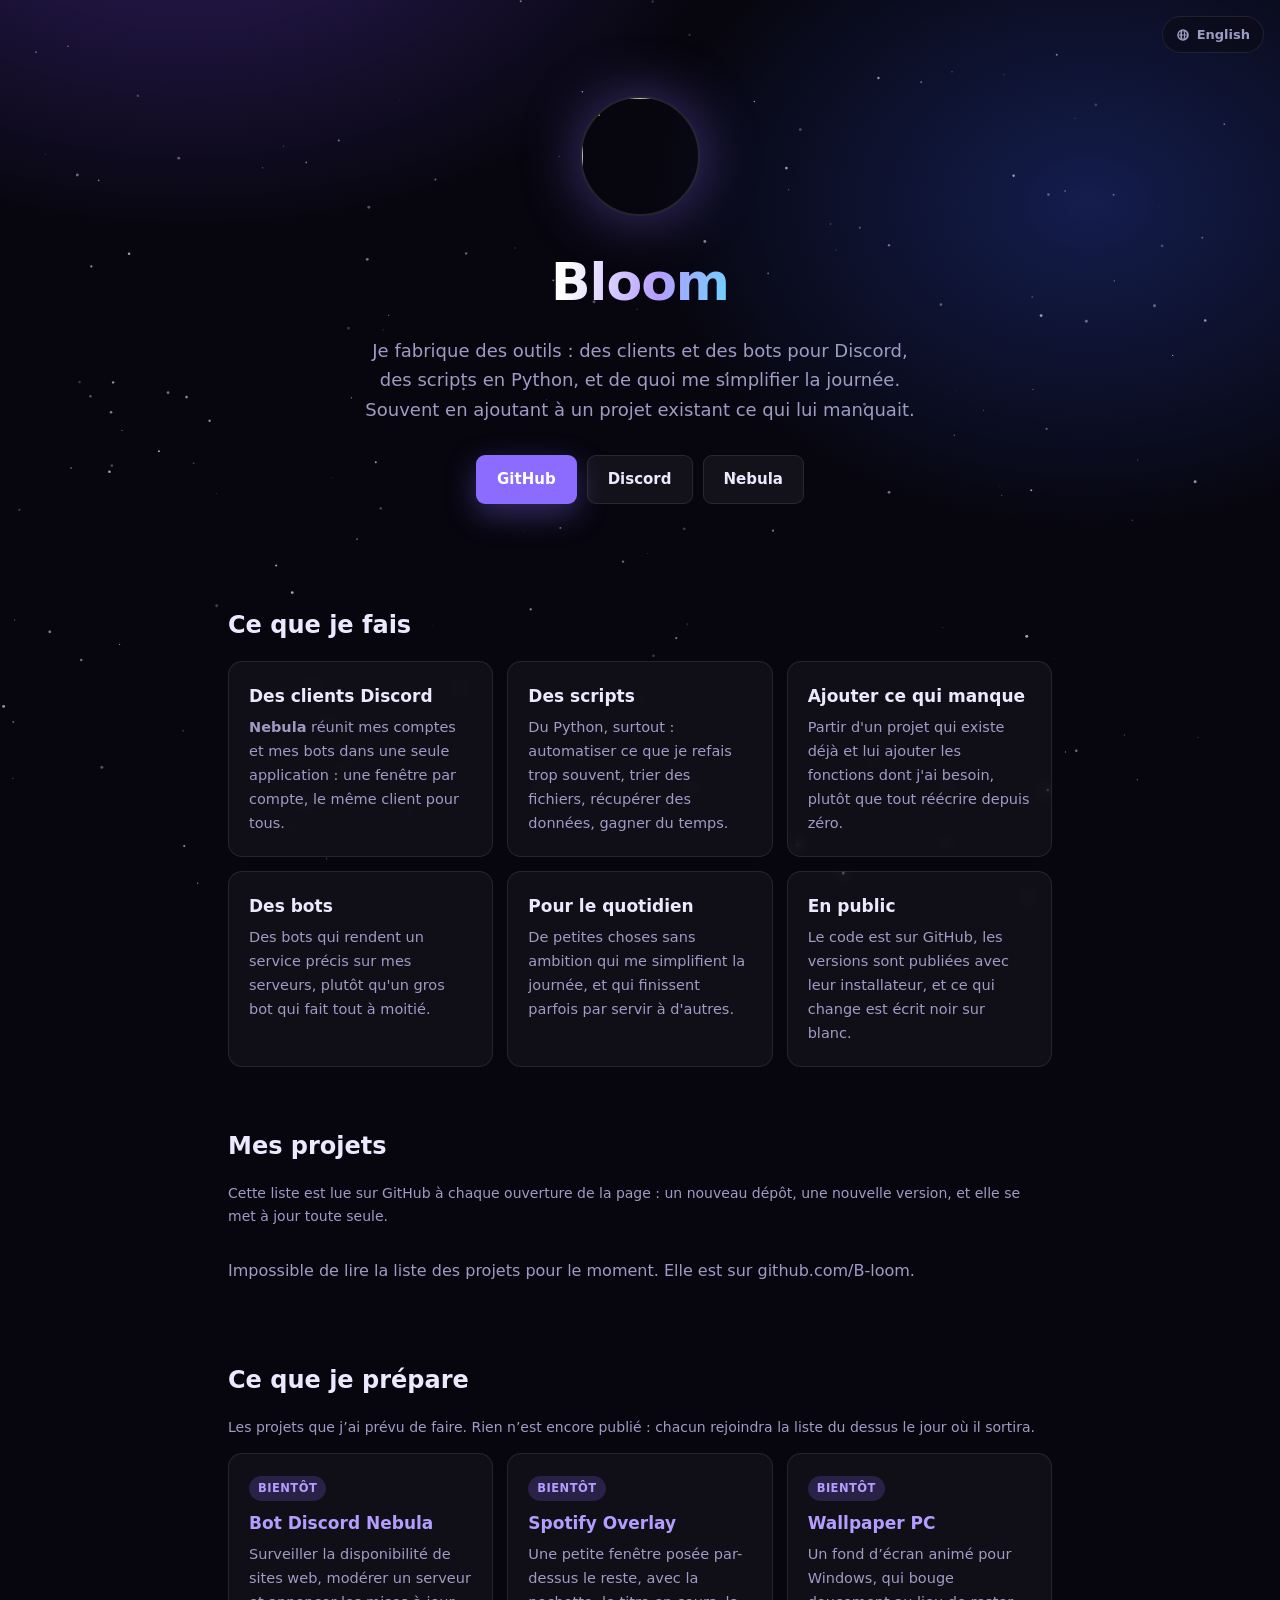
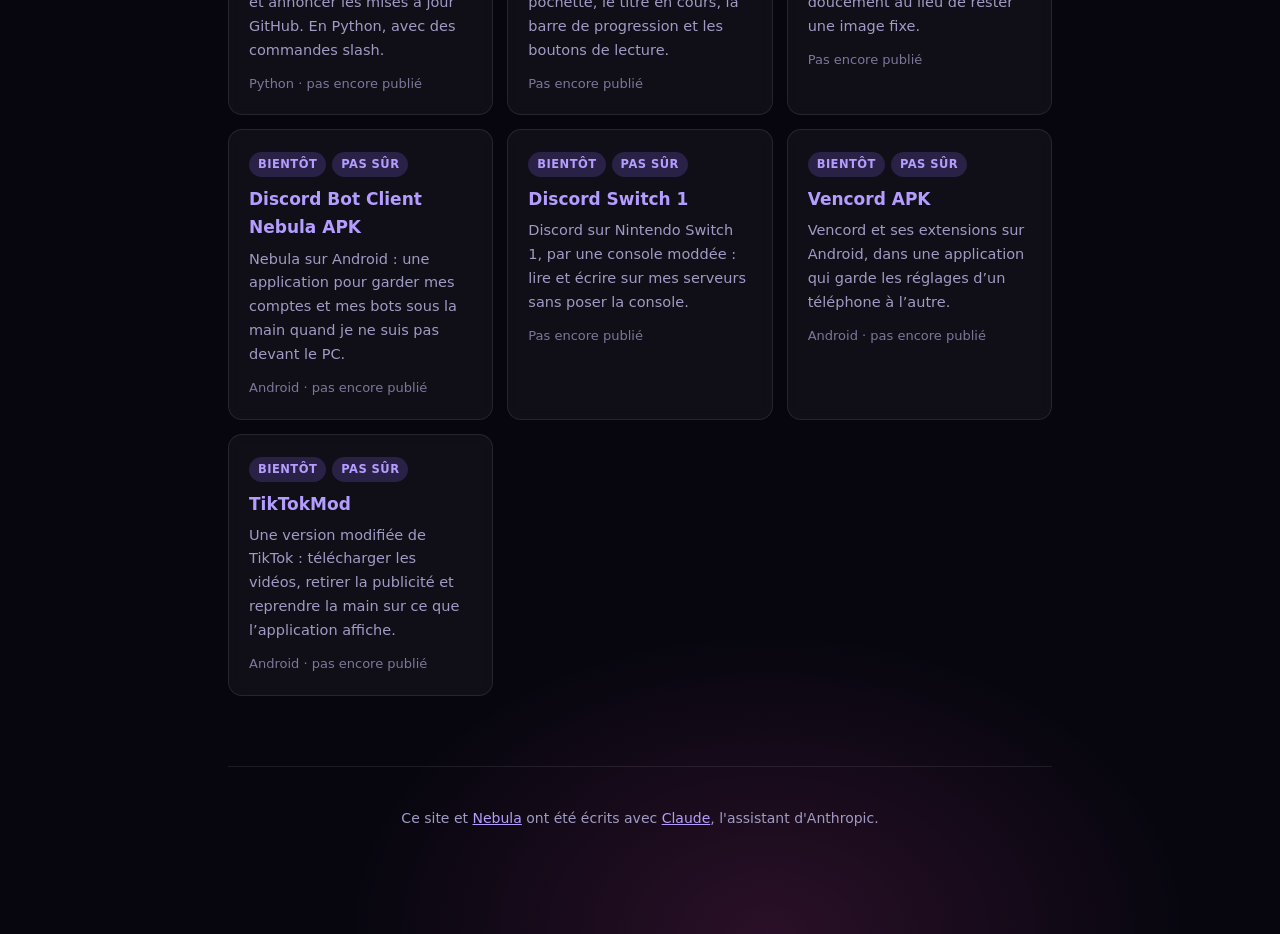
==== fr/index.html @ 70293ec8 "Le site en deux langues, l'anglais par défaut L'anglais est à la racine, parce que c'est ce que lira" ====
<!doctype html>
<html lang="fr">
<head>
<meta charset="utf-8">
<meta name="viewport" content="width=device-width, initial-scale=1">
<title>Bloom</title>
<meta name="description" content="Je fabrique des outils : des clients et des bots pour Discord, des scripts en Python, et de quoi me simplifier la journée.">
<link rel="stylesheet" href="../style.css?v=9">
<link rel="alternate" hreflang="en" href="../">
<link rel="alternate" hreflang="fr" href="./">
<meta property="og:title" content="Bloom">
<meta property="og:description" content="Des outils pour Discord, des scripts en Python, et de quoi me simplifier la journée.">
</head>
<body>

<canvas id="stars" aria-hidden="true"></canvas>

<a class="lang" href="../" hreflang="en" lang="en">English</a>

<main>

    <header class="hero">
        <img class="avatar" src="https://github.com/B-loom.png?size=240" alt="" width="120" height="120">
        <h1>Bloom</h1>
        <p class="tagline">
            Je fabrique des outils&nbsp;: des clients et des bots pour Discord, des scripts
            en Python, et de quoi me simplifier la journée. Souvent en ajoutant à un projet
            existant ce qui lui manquait.
        </p>
        <div class="links">
            <a class="btn btn-main" href="https://github.com/B-loom">GitHub</a>
            <a class="btn" href="https://discord.gg/TNTYSmy4mX">Discord</a>
            <a class="btn" href="https://b-loom.github.io/discord-bot-client-Nebula/fr/">Nebula</a>
        </div>
    </header>

    <section>
        <h2>Ce que je fais</h2>
        <div class="grid">
            <article class="card">
                <h3>Des clients Discord</h3>
                <p>
                    <strong>Nebula</strong> réunit mes comptes et mes bots dans une seule
                    application : une fenêtre par compte, le même client pour tous.
                </p>
            </article>
            <article class="card">
                <h3>Des scripts</h3>
                <p>
                    Du Python, surtout : automatiser ce que je refais trop souvent, trier
                    des fichiers, récupérer des données, gagner du temps.
                </p>
            </article>
            <article class="card">
                <h3>Ajouter ce qui manque</h3>
                <p>
                    Partir d'un projet qui existe déjà et lui ajouter les fonctions dont
                    j'ai besoin, plutôt que tout réécrire depuis zéro.
                </p>
            </article>
            <article class="card">
                <h3>Des bots</h3>
                <p>
                    Des bots qui rendent un service précis sur mes serveurs, plutôt qu'un
                    gros bot qui fait tout à moitié.
                </p>
            </article>
            <article class="card">
                <h3>Pour le quotidien</h3>
                <p>
                    De petites choses sans ambition qui me simplifient la journée, et qui
                    finissent parfois par servir à d'autres.
                </p>
            </article>
            <article class="card">
                <h3>En public</h3>
                <p>
                    Le code est sur GitHub, les versions sont publiées avec leur
                    installateur, et ce qui change est écrit noir sur blanc.
                </p>
            </article>
        </div>
    </section>

    <section>
        <h2>Mes projets</h2>
        <p class="muted small">
            Cette liste est lue sur GitHub à chaque ouverture de la page : un nouveau dépôt,
            une nouvelle version, et elle se met à jour toute seule.
        </p>
        <div id="repos" class="grid">
            <p class="muted">Chargement…</p>
        </div>
    </section>

    <section>
        <h2>Ce que je prépare</h2>
        <p class="muted small">
            Les projets que j’ai prévu de faire. Rien n’est encore publié : chacun
            rejoindra la liste du dessus le jour où il sortira.
        </p>
        <div class="grid">
            <article class="card soon">
                <span class="tag">Bientôt</span>
                <h3>Bot Discord Nebula</h3>
                <p>
                    Surveiller la disponibilité de sites web, modérer un serveur et
                    annoncer les mises à jour GitHub. En Python, avec des commandes slash.
                </p>
                <p class="meta">Python · pas encore publié</p>
            </article>
            <article class="card soon">
                <span class="tag">Bientôt</span>
                <h3>Spotify Overlay</h3>
                <p>
                    Une petite fenêtre posée par-dessus le reste, avec la pochette, le
                    titre en cours, la barre de progression et les boutons de lecture.
                </p>
                <p class="meta">Pas encore publié</p>
            </article>
            <article class="card soon">
                <span class="tag">Bientôt</span>
                <h3>Wallpaper PC</h3>
                <p>
                    Un fond d’écran animé pour Windows, qui bouge doucement au lieu de
                    rester une image fixe.
                </p>
                <p class="meta">Pas encore publié</p>
            </article>
            <article class="card soon">
                <span class="tag">Bientôt</span><span class="tag tag-maybe">Pas sûr</span>
                <h3>Discord Bot Client Nebula APK</h3>
                <p>
                    Nebula sur Android : une application pour garder mes comptes et mes bots
                    sous la main quand je ne suis pas devant le PC.
                </p>
                <p class="meta">Android · pas encore publié</p>
            </article>
            <article class="card soon">
                <span class="tag">Bientôt</span><span class="tag tag-maybe">Pas sûr</span>
                <h3>Discord Switch 1</h3>
                <p>
                    Discord sur Nintendo Switch 1, par une console moddée : lire et écrire
                    sur mes serveurs sans poser la console.
                </p>
                <p class="meta">Pas encore publié</p>
            </article>
            <article class="card soon">
                <span class="tag">Bientôt</span><span class="tag tag-maybe">Pas sûr</span>
                <h3>Vencord APK</h3>
                <p>
                    Vencord et ses extensions sur Android, dans une application qui garde
                    les réglages d’un téléphone à l’autre.
                </p>
                <p class="meta">Android · pas encore publié</p>
            </article>
            <article class="card soon">
                <span class="tag">Bientôt</span><span class="tag tag-maybe">Pas sûr</span>
                <h3>TikTokMod</h3>
                <p>
                    Une version modifiée de TikTok : télécharger les vidéos, retirer la
                    publicité et reprendre la main sur ce que l’application affiche.
                </p>
                <p class="meta">Android · pas encore publié</p>
            </article>
        </div>
    </section>

    <footer>
        <p class="muted small">
            Ce site et <a href="https://github.com/B-loom/discord-bot-client-Nebula">Nebula</a>
            ont été écrits avec <a href="https://claude.ai">Claude</a>, l'assistant d'Anthropic.
        </p>
    </footer>

</main>

<script src="../stars.js?v=9"></script>
<script src="../projets.js?v=9"></script>

</body>
</html>
---- style.css ----
:root {
    --bg: #07060f;
    --card: rgb(255 255 255 / 4%);
    --text: #ece9ff;
    --muted: #a09bc4;
    --brand: #8b6cff;
    --brand-soft: #b49dff;
    --line: rgb(255 255 255 / 9%);
}

* { box-sizing: border-box; }

body {
    margin: 0;
    background:
        radial-gradient(900px 600px at 15% -5%, rgb(126 77 255 / 32%) 0%, transparent 60%),
        radial-gradient(800px 600px at 85% 8%, rgb(56 96 255 / 26%) 0%, transparent 55%),
        radial-gradient(700px 500px at 60% 100%, rgb(255 77 190 / 14%) 0%, transparent 60%),
        var(--bg);
    color: var(--text);
    font-family: "Segoe UI", system-ui, -apple-system, sans-serif;
    line-height: 1.65;
}

/* The starfield sits behind the page and never takes a click */
#stars {
    position: fixed;
    z-index: 0;
    inset: 0;
    pointer-events: none;
}

main {
    position: relative;
    z-index: 1;
    max-width: 860px;
    margin: 0 auto;
    padding: 0 18px 90px;
}

a { color: var(--brand-soft); }

.hero {
    display: flex;
    flex-direction: column;
    align-items: center;
    padding: 96px 0 42px;
    text-align: center;
}

.avatar {
    width: 120px;
    height: 120px;
    border: 2px solid rgb(255 255 255 / 12%);
    border-radius: 50%;
    box-shadow: 0 0 60px rgb(139 108 255 / 45%);
}

h1 {
    margin: 24px 0 10px;
    font-size: 52px;
    letter-spacing: -1px;
    background: linear-gradient(100deg, #fff 10%, var(--brand-soft) 60%, #6ad5ff 100%);
    -webkit-background-clip: text;
    background-clip: text;
    color: transparent;
}

.tagline {
    max-width: 560px;
    margin: 0;
    color: var(--muted);
    font-size: 18px;
}

.links {
    display: flex;
    flex-wrap: wrap;
    gap: 10px;
    justify-content: center;
    margin-top: 30px;
}

.btn {
    padding: 11px 20px;
    border: 1px solid var(--line);
    border-radius: 9px;
    background: rgb(255 255 255 / 5%);
    color: var(--text);
    font-size: 15px;
    font-weight: 600;
    text-decoration: none;
    transition: transform 0.12s ease, background 0.12s ease;
}

.btn:hover {
    background: rgb(255 255 255 / 10%);
    transform: translateY(-1px);
}

.btn-main {
    border-color: transparent;
    background: var(--brand);
    color: #fff;
    box-shadow: 0 10px 30px rgb(139 108 255 / 35%);
}

.btn-main:hover { background: var(--brand-soft); }

section { margin-top: 60px; }

h2 {
    margin: 0 0 16px;
    font-size: 24px;
}

.muted { color: var(--muted); }

.small { font-size: 14px; }

.grid {
    display: grid;
    gap: 14px;
    grid-template-columns: repeat(auto-fit, minmax(240px, 1fr));
}

.card {
    padding: 20px;
    border: 1px solid var(--line);
    border-radius: 14px;
    background: var(--card);
    backdrop-filter: blur(6px);
}

.card h3 {
    margin: 0 0 6px;
    font-size: 17px;
}

.card p {
    margin: 0;
    color: var(--muted);
    font-size: 14.5px;
}

/* A project card is a link, so it reacts like one */
a.repo {
    color: inherit;
    text-decoration: none;
    transition: transform 0.12s ease, border-color 0.12s ease;
}

a.repo:hover {
    border-color: rgb(139 108 255 / 55%);
    transform: translateY(-2px);
}

a.repo h3 { color: var(--brand-soft); }

.meta {
    margin-top: 10px !important;
    color: rgb(160 155 196 / 75%) !important;
    font-size: 13px !important;
}

footer {
    margin-top: 70px;
    padding-top: 26px;
    border-top: 1px solid var(--line);
    text-align: center;
}

@media (width <= 620px) {
    .hero { padding-top: 64px; }

    h1 { font-size: 40px; }

    .tagline { font-size: 16.5px; }
}


/* A project's own page */

.back {
    display: inline-block;
    margin-top: 44px;
    color: var(--muted);
    font-size: 14px;
    text-decoration: none;
}

.back:hover { color: var(--brand-soft); }

.project-title {
    margin: 28px 0 10px;
    font-size: 40px;
    letter-spacing: -0.5px;
    background: linear-gradient(100deg, #fff 10%, var(--brand-soft) 70%, #6ad5ff 100%);
    -webkit-background-clip: text;
    background-clip: text;
    color: transparent;
}

.project-lead {
    max-width: 620px;
    margin: 0 0 30px;
    color: var(--muted);
    font-size: 17px;
}

.facts {
    display: grid;
    gap: 12px;
    grid-template-columns: repeat(auto-fit, minmax(170px, 1fr));
}

.fact {
    display: flex;
    flex-direction: column;
    gap: 2px;
    padding: 14px 16px;
    border: 1px solid var(--line);
    border-radius: 12px;
    background: var(--card);
    backdrop-filter: blur(6px);
}

.fact-label {
    color: var(--muted);
    font-size: 12.5px;
    letter-spacing: 0.03em;
    text-transform: uppercase;
}

.fact-value {
    font-size: 16px;
    font-weight: 600;
}

.project-links {
    justify-content: flex-start;
    margin-top: 26px;
}

.project-sub {
    margin: 46px 0 10px;
    font-size: 21px;
}

.notes {
    padding: 22px 26px;
    border: 1px solid var(--line);
    border-radius: 14px;
    background: var(--card);
    color: var(--muted);
    font-size: 15px;
}

.notes h3 {
    margin: 20px 0 6px;
    color: var(--brand-soft);
    font-size: 13px;
    letter-spacing: 0.04em;
    text-transform: uppercase;
}

.notes h3:first-child { margin-top: 0; }

.notes ul {
    margin: 0;
    padding-left: 20px;
}

.notes li { margin-bottom: 6px; }

.notes p { margin: 6px 0; }

/* A project that is not on GitHub yet: written by hand, and said to be unfinished */
.card.soon { position: relative; }

.card.soon h3 { color: var(--brand-soft); }

.tag + .tag { margin-left: 6px; }

/* Celui-la, je suis en train de le faire */
.tag-wip {
    background: rgb(94 214 148 / 16%);
    color: rgb(126 230 173 / 95%);
}

/* Said plainly: these ones may never be made */
.tag-maybe {
    background: rgb(160 155 196 / 14%);
    color: rgb(160 155 196 / 90%);
}

.tag {
    display: inline-block;
    margin-bottom: 8px;
    padding: 3px 9px;
    border-radius: 20px;
    background: rgb(139 108 255 / 20%);
    color: var(--brand-soft);
    font-size: 11.5px;
    font-weight: 700;
    letter-spacing: 0.04em;
    text-transform: uppercase;
}

/* The list read from GitHub follows the hand-written card, without a gap of its own */

/*
 * Le passage d'une langue à l'autre, posé en haut à droite : la page n'a pas de barre de
 * navigation, et c'est là qu'on le cherche. Il porte le nom de l'autre langue écrit dans
 * cette langue — « Français » depuis l'anglais, « English » depuis le français — pour
 * être reconnu sans être lu.
 */
.lang {
    position: fixed;
    top: 16px;
    right: 16px;
    z-index: 10;
    display: inline-flex;
    gap: 7px;
    align-items: center;
    padding: 7px 13px;
    border: 1px solid var(--line, rgb(255 255 255 / 12%));
    border-radius: 20px;
    background: rgb(12 12 24 / 72%);
    backdrop-filter: blur(10px);
    color: var(--muted);
    font-size: 13px;
    font-weight: 600;
    text-decoration: none;
    transition: border-color 0.12s ease, color 0.12s ease;
}

.lang::before {
    /* Un globe, plutôt qu'un drapeau : une langue n'est pas un pays */
    content: "";
    width: 14px;
    height: 14px;
    background: currentcolor;
    mask: url("data:image/svg+xml,%3Csvg xmlns='http://www.w3.org/2000/svg' viewBox='0 0 24 24'%3E%3Cpath d='M12 2a10 10 0 1 0 0 20 10 10 0 0 0 0-20Zm6.9 9h-3a15.6 15.6 0 0 0-1.2-5.4A8 8 0 0 1 18.9 11ZM12 4c.8 1.1 1.6 3.3 1.8 7h-3.6C10.4 7.3 11.2 5.1 12 4ZM4.3 13h3c.1 2 .5 3.9 1.2 5.4A8 8 0 0 1 4.3 13Zm3-2h-3a8 8 0 0 1 4.2-5.4A15.6 15.6 0 0 0 7.3 11ZM12 20c-.8-1.1-1.6-3.3-1.8-7h3.6c-.2 3.7-1 5.9-1.8 7Zm2.7-1.6c.7-1.5 1.1-3.4 1.2-5.4h3a8 8 0 0 1-4.2 5.4Z'/%3E%3C/svg%3E") center / contain no-repeat;
}

.lang:hover {
    border-color: var(--brand-soft);
    color: var(--text);
}

@media (width <= 620px) {
    .lang { top: 10px; right: 10px; padding: 6px 11px; font-size: 12px; }
}
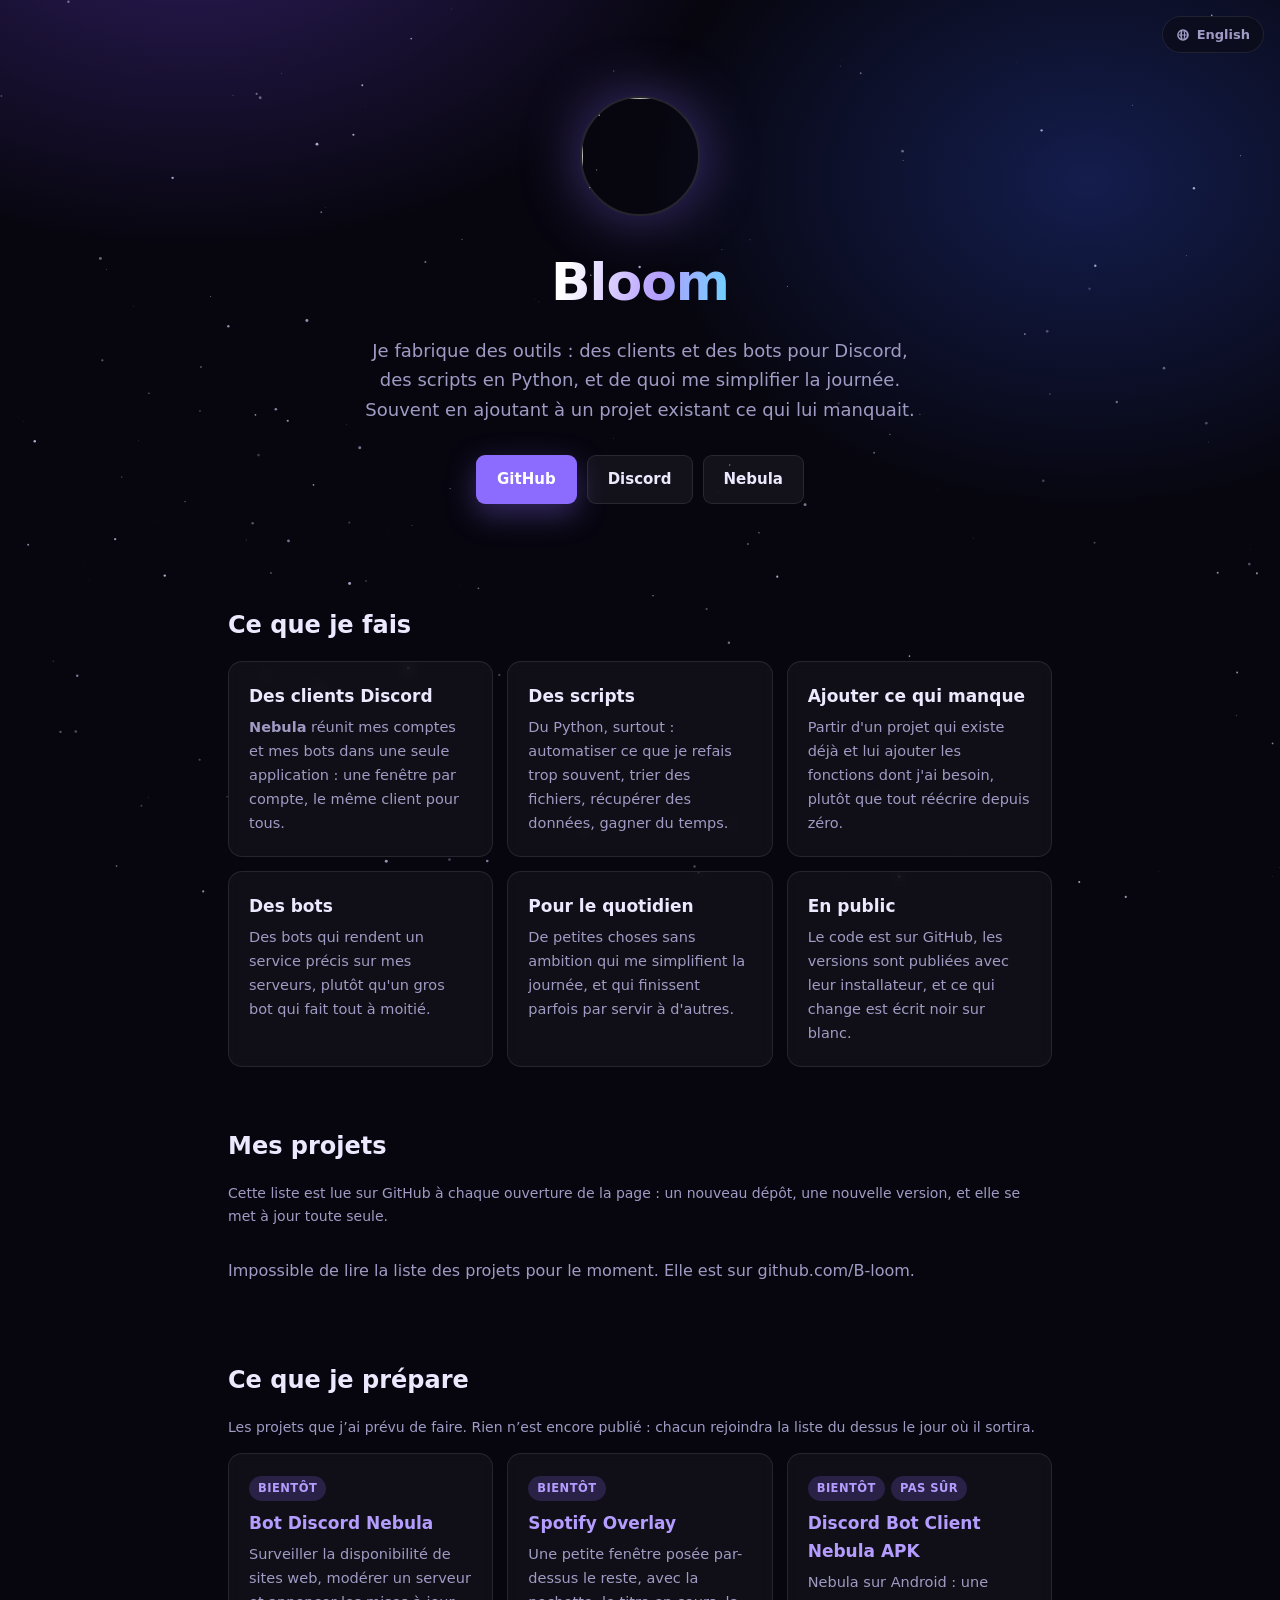
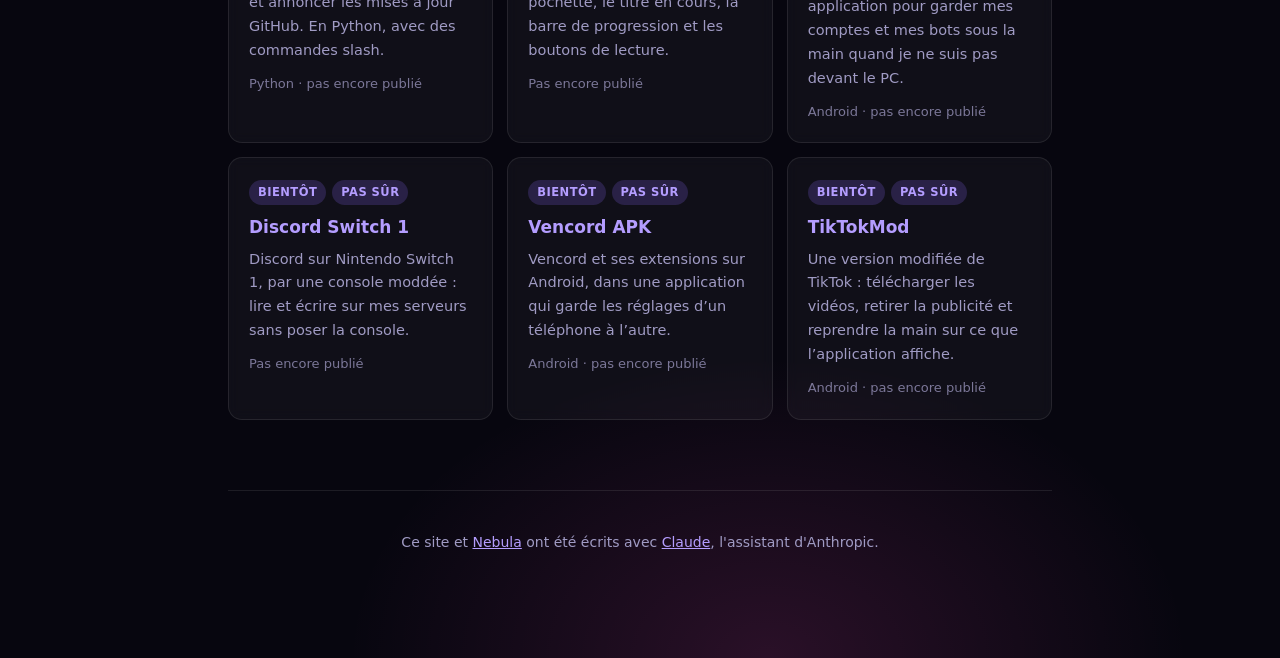
==== commit b22eff70: "Wallpaper PC quitte « ce que je prépare » Il est publié : wallpaper-studio paraît déjà dans la liste" ====
--- a/fr/index.html
+++ b/fr/index.html
@@ -119,15 +119,6 @@
                 <p class="meta">Pas encore publié</p>
             </article>
             <article class="card soon">
-                <span class="tag">Bientôt</span>
-                <h3>Wallpaper PC</h3>
-                <p>
-                    Un fond d’écran animé pour Windows, qui bouge doucement au lieu de
-                    rester une image fixe.
-                </p>
-                <p class="meta">Pas encore publié</p>
-            </article>
-            <article class="card soon">
                 <span class="tag">Bientôt</span><span class="tag tag-maybe">Pas sûr</span>
                 <h3>Discord Bot Client Nebula APK</h3>
                 <p>
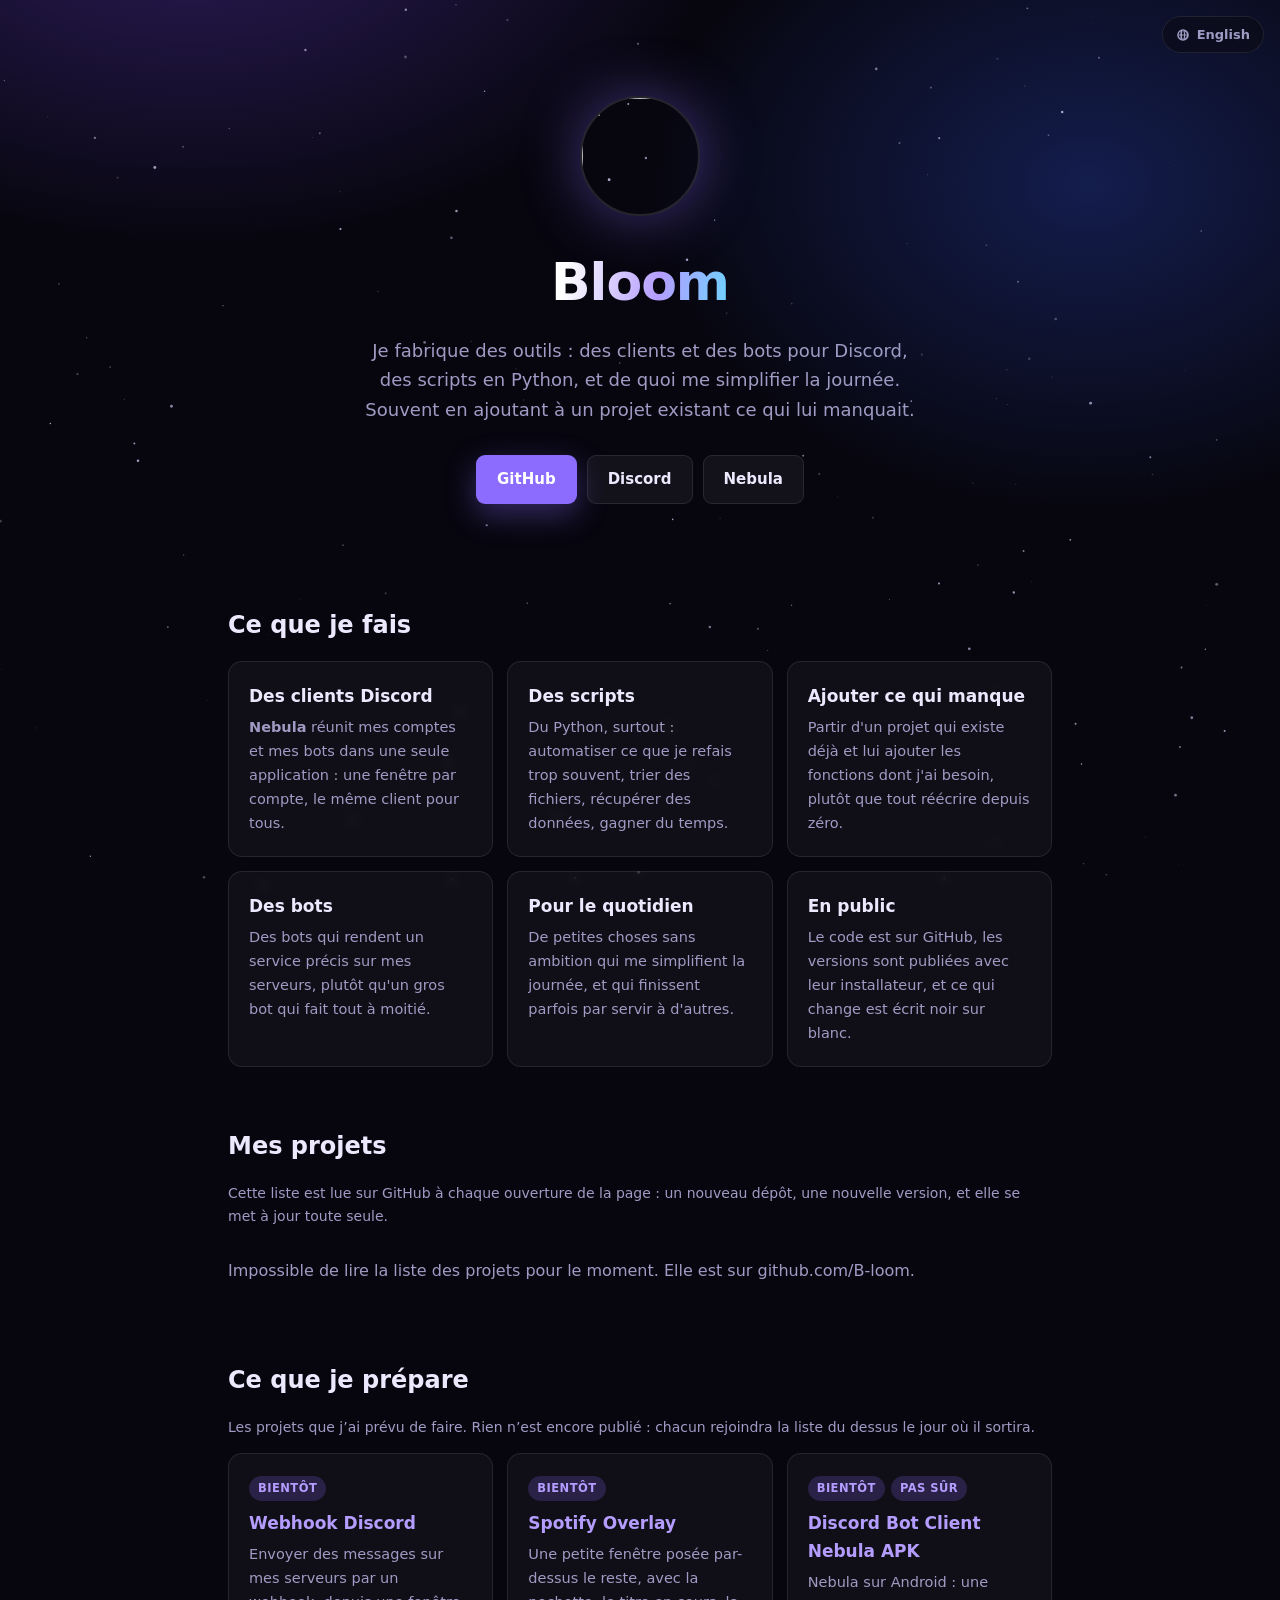
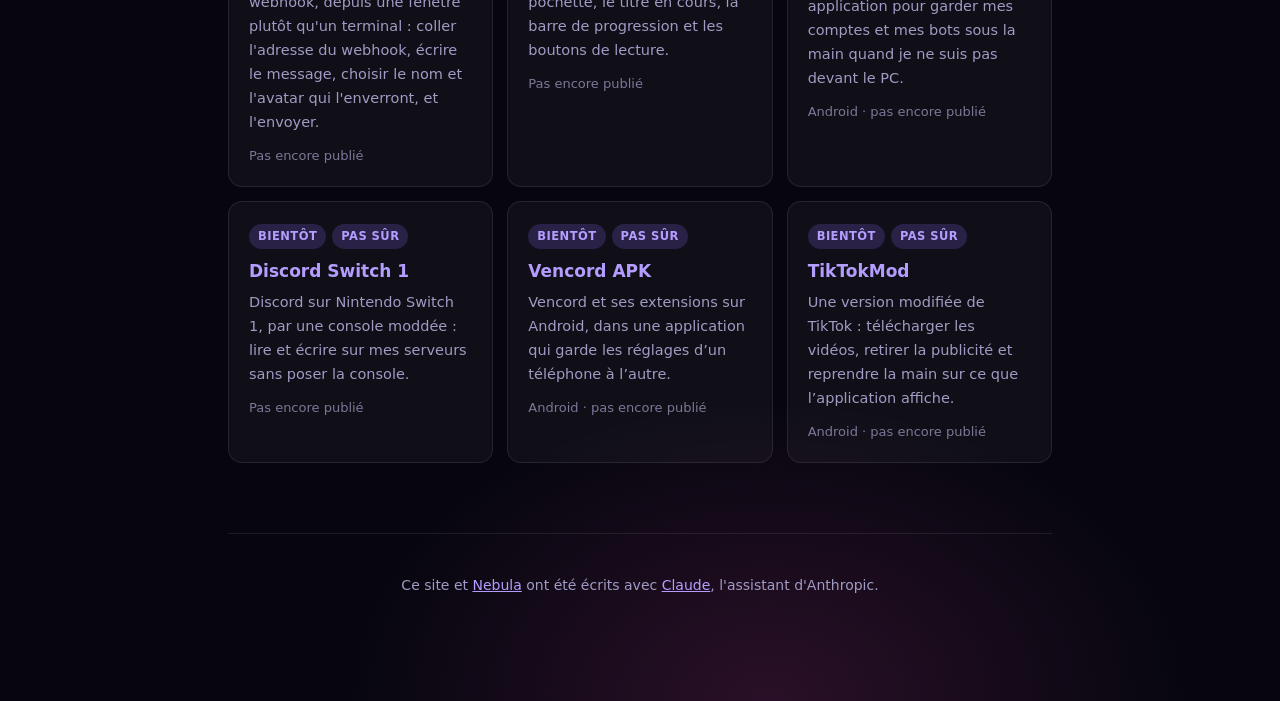
==== commit 8ac985ec: "« Webhook Discord » remplace le bot Nebula dans ce que je prépare Une fenêtre pour envoyer des messa" ====
--- a/fr/index.html
+++ b/fr/index.html
@@ -102,12 +102,13 @@
         <div class="grid">
             <article class="card soon">
                 <span class="tag">Bientôt</span>
-                <h3>Bot Discord Nebula</h3>
+                <h3>Webhook Discord</h3>
                 <p>
-                    Surveiller la disponibilité de sites web, modérer un serveur et
-                    annoncer les mises à jour GitHub. En Python, avec des commandes slash.
+                    Envoyer des messages sur mes serveurs par un webhook, depuis une
+                    fenêtre plutôt qu'un terminal : coller l'adresse du webhook, écrire le
+                    message, choisir le nom et l'avatar qui l'enverront, et l'envoyer.
                 </p>
-                <p class="meta">Python · pas encore publié</p>
+                <p class="meta">Pas encore publié</p>
             </article>
             <article class="card soon">
                 <span class="tag">Bientôt</span>
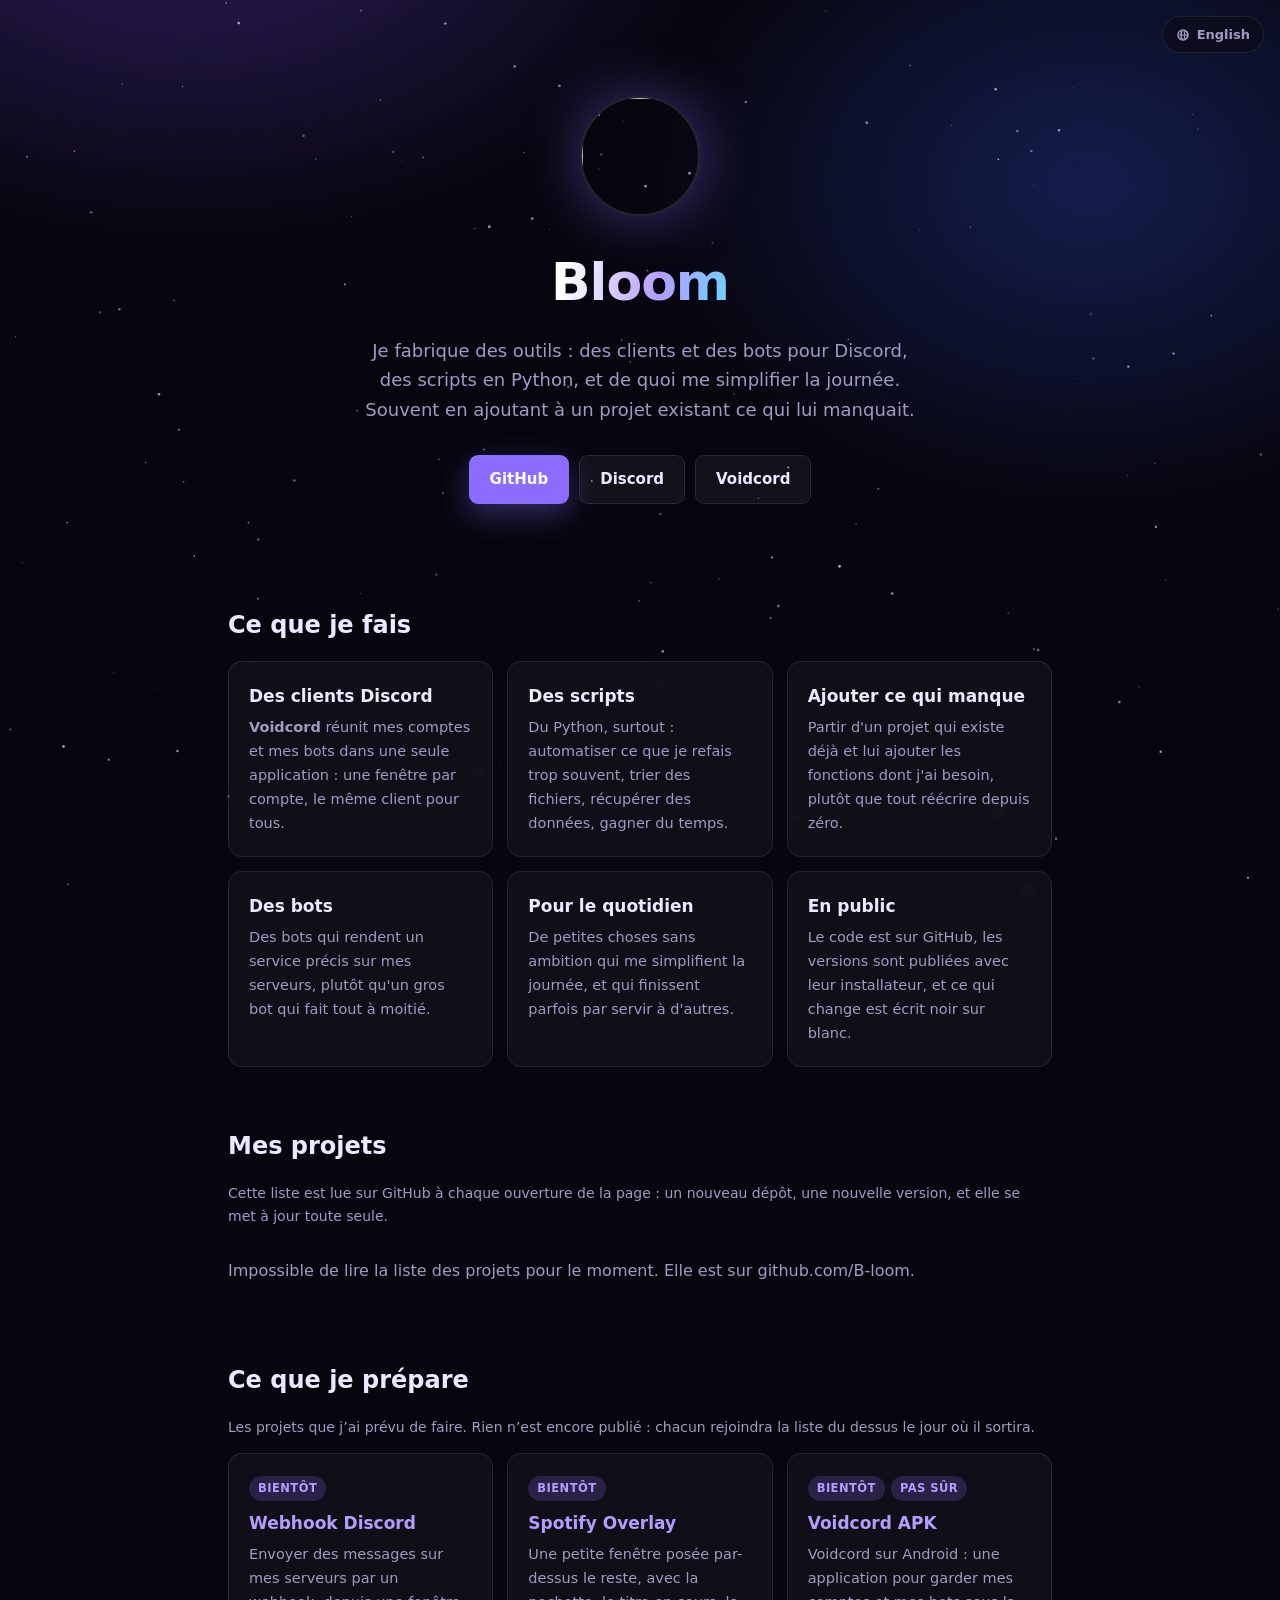
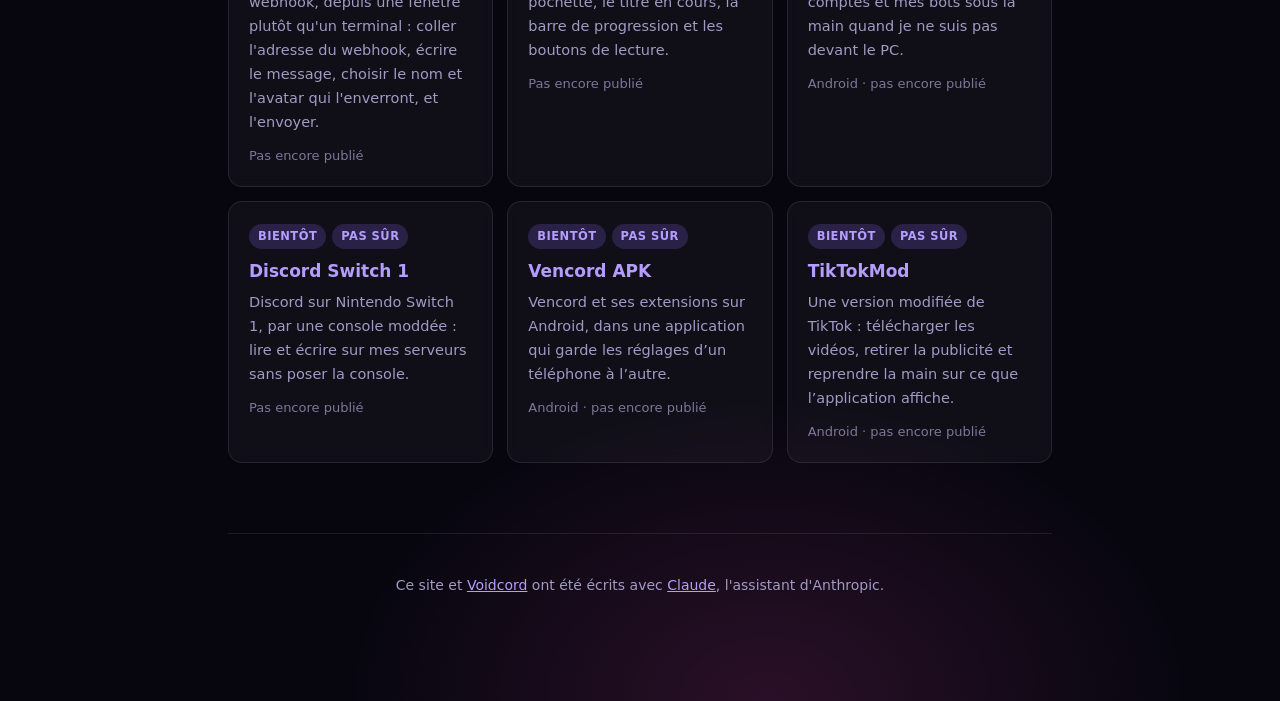
==== commit e6bd5e9e: "Nebula s'appelle Voidcord Le projet a changé de nom, le dépôt et son site aussi : les liens et le te" ====
--- a/fr/index.html
+++ b/fr/index.html
@@ -30,7 +30,7 @@
         <div class="links">
             <a class="btn btn-main" href="https://github.com/B-loom">GitHub</a>
             <a class="btn" href="https://discord.gg/TNTYSmy4mX">Discord</a>
-            <a class="btn" href="https://b-loom.github.io/discord-bot-client-Nebula/fr/">Nebula</a>
+            <a class="btn" href="https://b-loom.github.io/Voidcord/fr/">Voidcord</a>
         </div>
     </header>
 
@@ -40,7 +40,7 @@
             <article class="card">
                 <h3>Des clients Discord</h3>
                 <p>
-                    <strong>Nebula</strong> réunit mes comptes et mes bots dans une seule
+                    <strong>Voidcord</strong> réunit mes comptes et mes bots dans une seule
                     application : une fenêtre par compte, le même client pour tous.
                 </p>
             </article>
@@ -121,9 +121,9 @@
             </article>
             <article class="card soon">
                 <span class="tag">Bientôt</span><span class="tag tag-maybe">Pas sûr</span>
-                <h3>Discord Bot Client Nebula APK</h3>
+                <h3>Voidcord APK</h3>
                 <p>
-                    Nebula sur Android : une application pour garder mes comptes et mes bots
+                    Voidcord sur Android : une application pour garder mes comptes et mes bots
                     sous la main quand je ne suis pas devant le PC.
                 </p>
                 <p class="meta">Android · pas encore publié</p>
@@ -160,7 +160,7 @@
 
     <footer>
         <p class="muted small">
-            Ce site et <a href="https://github.com/B-loom/discord-bot-client-Nebula">Nebula</a>
+            Ce site et <a href="https://github.com/B-loom/Voidcord">Voidcord</a>
             ont été écrits avec <a href="https://claude.ai">Claude</a>, l'assistant d'Anthropic.
         </p>
     </footer>
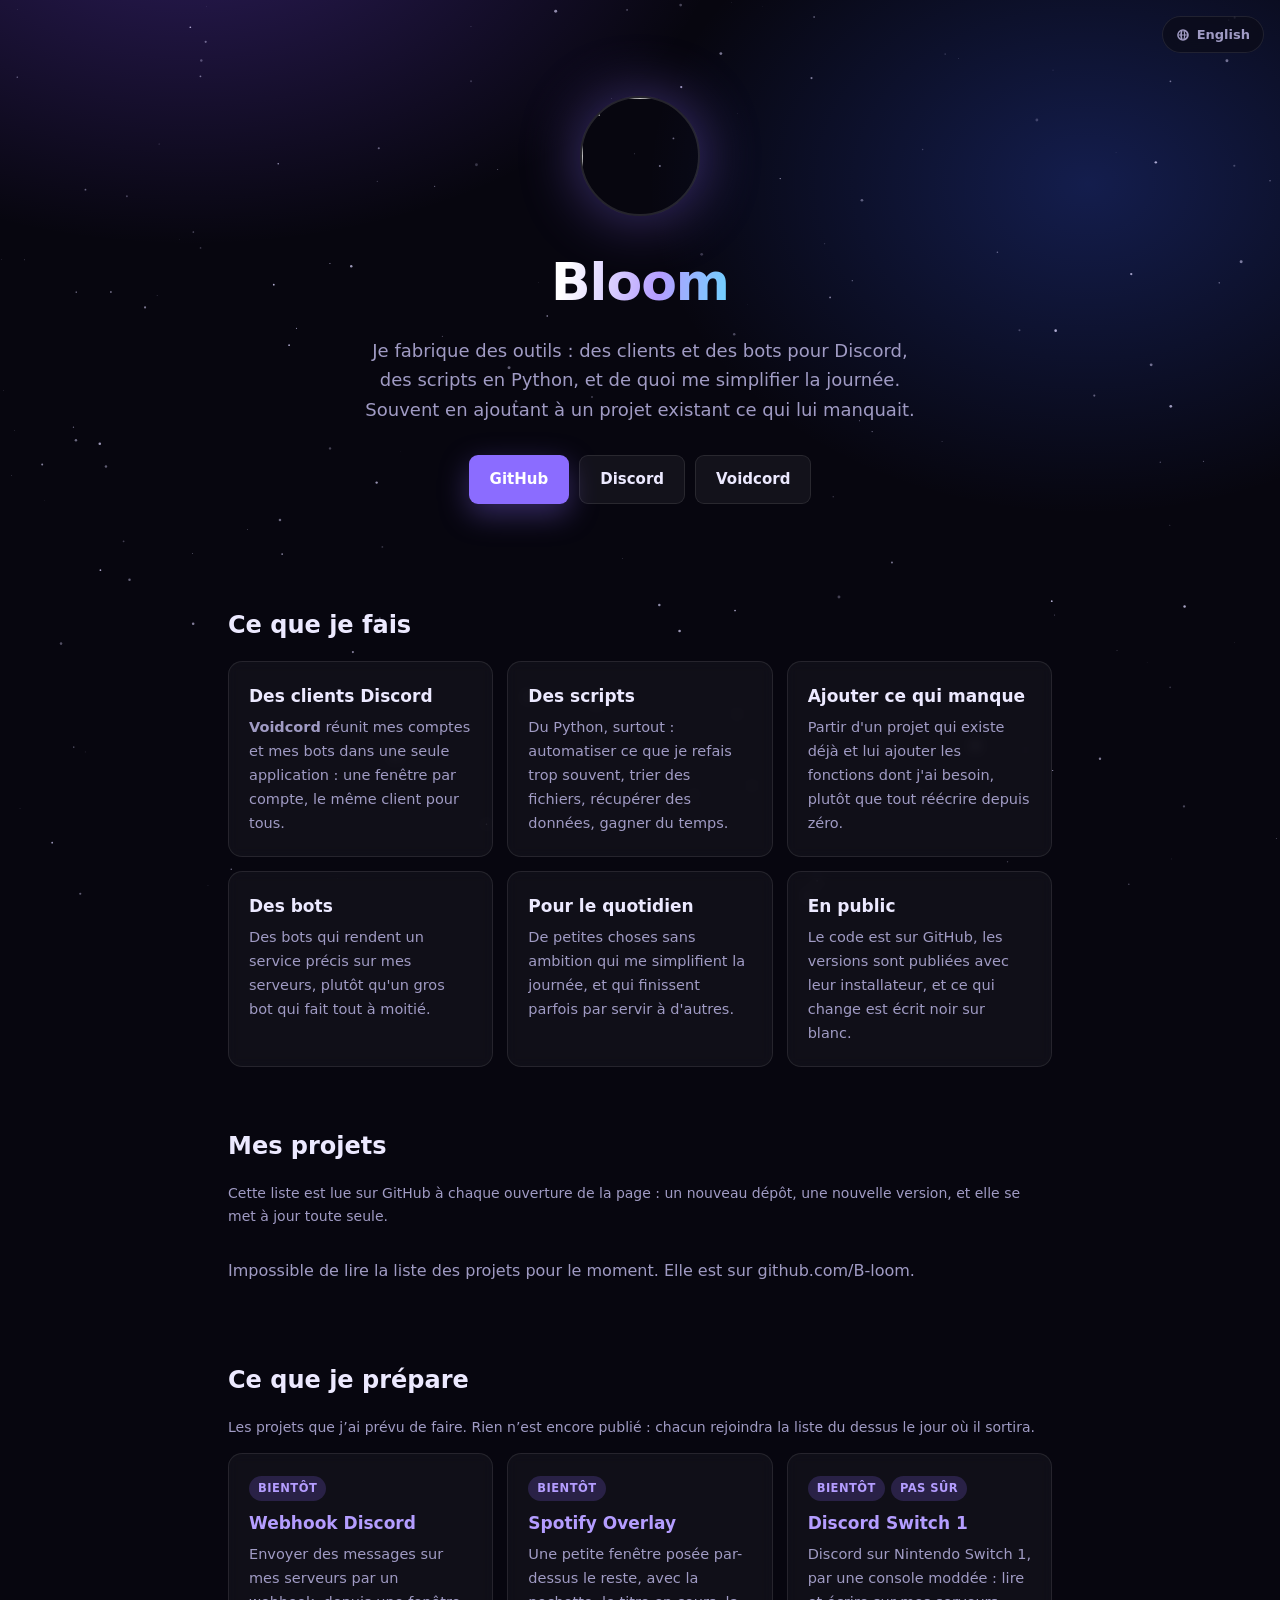
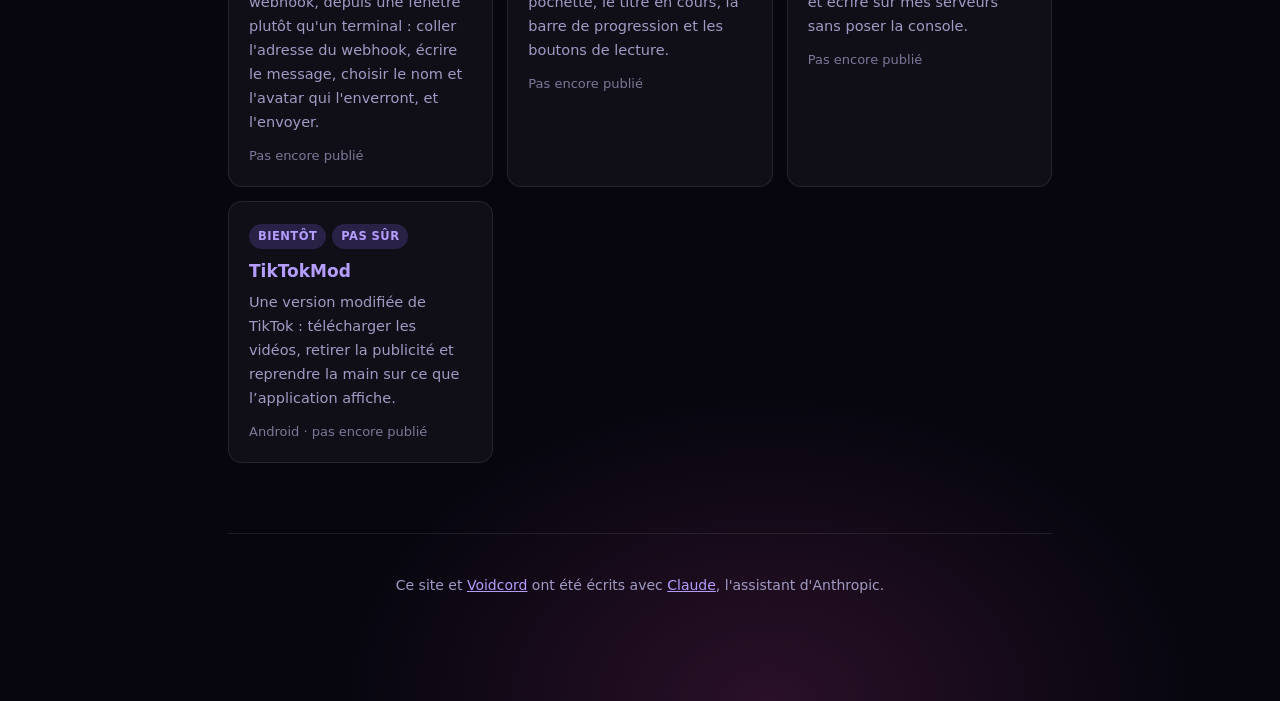
==== commit 014d3892: "Retire les cartes Voidcord APK et Vencord APK Voidcord APK a son dépôt et son site : la carte « bien" ====
--- a/fr/index.html
+++ b/fr/index.html
@@ -1,174 +1,158 @@
-<!doctype html>
-<html lang="fr">
-<head>
-<meta charset="utf-8">
-<meta name="viewport" content="width=device-width, initial-scale=1">
-<title>Bloom</title>
-<meta name="description" content="Je fabrique des outils : des clients et des bots pour Discord, des scripts en Python, et de quoi me simplifier la journée.">
-<link rel="stylesheet" href="../style.css?v=9">
-<link rel="alternate" hreflang="en" href="../">
-<link rel="alternate" hreflang="fr" href="./">
-<meta property="og:title" content="Bloom">
-<meta property="og:description" content="Des outils pour Discord, des scripts en Python, et de quoi me simplifier la journée.">
-</head>
-<body>
-
-<canvas id="stars" aria-hidden="true"></canvas>
-
-<a class="lang" href="../" hreflang="en" lang="en">English</a>
-
-<main>
-
-    <header class="hero">
-        <img class="avatar" src="https://github.com/B-loom.png?size=240" alt="" width="120" height="120">
-        <h1>Bloom</h1>
-        <p class="tagline">
-            Je fabrique des outils&nbsp;: des clients et des bots pour Discord, des scripts
-            en Python, et de quoi me simplifier la journée. Souvent en ajoutant à un projet
-            existant ce qui lui manquait.
-        </p>
-        <div class="links">
-            <a class="btn btn-main" href="https://github.com/B-loom">GitHub</a>
-            <a class="btn" href="https://discord.gg/TNTYSmy4mX">Discord</a>
-            <a class="btn" href="https://b-loom.github.io/Voidcord/fr/">Voidcord</a>
-        </div>
-    </header>
-
-    <section>
-        <h2>Ce que je fais</h2>
-        <div class="grid">
-            <article class="card">
-                <h3>Des clients Discord</h3>
-                <p>
-                    <strong>Voidcord</strong> réunit mes comptes et mes bots dans une seule
-                    application : une fenêtre par compte, le même client pour tous.
-                </p>
-            </article>
-            <article class="card">
-                <h3>Des scripts</h3>
-                <p>
-                    Du Python, surtout : automatiser ce que je refais trop souvent, trier
-                    des fichiers, récupérer des données, gagner du temps.
-                </p>
-            </article>
-            <article class="card">
-                <h3>Ajouter ce qui manque</h3>
-                <p>
-                    Partir d'un projet qui existe déjà et lui ajouter les fonctions dont
-                    j'ai besoin, plutôt que tout réécrire depuis zéro.
-                </p>
-            </article>
-            <article class="card">
-                <h3>Des bots</h3>
-                <p>
-                    Des bots qui rendent un service précis sur mes serveurs, plutôt qu'un
-                    gros bot qui fait tout à moitié.
-                </p>
-            </article>
-            <article class="card">
-                <h3>Pour le quotidien</h3>
-                <p>
-                    De petites choses sans ambition qui me simplifient la journée, et qui
-                    finissent parfois par servir à d'autres.
-                </p>
-            </article>
-            <article class="card">
-                <h3>En public</h3>
-                <p>
-                    Le code est sur GitHub, les versions sont publiées avec leur
-                    installateur, et ce qui change est écrit noir sur blanc.
-                </p>
-            </article>
-        </div>
-    </section>
-
-    <section>
-        <h2>Mes projets</h2>
-        <p class="muted small">
-            Cette liste est lue sur GitHub à chaque ouverture de la page : un nouveau dépôt,
-            une nouvelle version, et elle se met à jour toute seule.
-        </p>
-        <div id="repos" class="grid">
-            <p class="muted">Chargement…</p>
-        </div>
-    </section>
-
-    <section>
-        <h2>Ce que je prépare</h2>
-        <p class="muted small">
-            Les projets que j’ai prévu de faire. Rien n’est encore publié : chacun
-            rejoindra la liste du dessus le jour où il sortira.
-        </p>
-        <div class="grid">
-            <article class="card soon">
-                <span class="tag">Bientôt</span>
-                <h3>Webhook Discord</h3>
-                <p>
-                    Envoyer des messages sur mes serveurs par un webhook, depuis une
-                    fenêtre plutôt qu'un terminal : coller l'adresse du webhook, écrire le
-                    message, choisir le nom et l'avatar qui l'enverront, et l'envoyer.
-                </p>
-                <p class="meta">Pas encore publié</p>
-            </article>
-            <article class="card soon">
-                <span class="tag">Bientôt</span>
-                <h3>Spotify Overlay</h3>
-                <p>
-                    Une petite fenêtre posée par-dessus le reste, avec la pochette, le
-                    titre en cours, la barre de progression et les boutons de lecture.
-                </p>
-                <p class="meta">Pas encore publié</p>
-            </article>
-            <article class="card soon">
-                <span class="tag">Bientôt</span><span class="tag tag-maybe">Pas sûr</span>
-                <h3>Voidcord APK</h3>
-                <p>
-                    Voidcord sur Android : une application pour garder mes comptes et mes bots
-                    sous la main quand je ne suis pas devant le PC.
-                </p>
-                <p class="meta">Android · pas encore publié</p>
-            </article>
-            <article class="card soon">
-                <span class="tag">Bientôt</span><span class="tag tag-maybe">Pas sûr</span>
-                <h3>Discord Switch 1</h3>
-                <p>
-                    Discord sur Nintendo Switch 1, par une console moddée : lire et écrire
-                    sur mes serveurs sans poser la console.
-                </p>
-                <p class="meta">Pas encore publié</p>
-            </article>
-            <article class="card soon">
-                <span class="tag">Bientôt</span><span class="tag tag-maybe">Pas sûr</span>
-                <h3>Vencord APK</h3>
-                <p>
-                    Vencord et ses extensions sur Android, dans une application qui garde
-                    les réglages d’un téléphone à l’autre.
-                </p>
-                <p class="meta">Android · pas encore publié</p>
-            </article>
-            <article class="card soon">
-                <span class="tag">Bientôt</span><span class="tag tag-maybe">Pas sûr</span>
-                <h3>TikTokMod</h3>
-                <p>
-                    Une version modifiée de TikTok : télécharger les vidéos, retirer la
-                    publicité et reprendre la main sur ce que l’application affiche.
-                </p>
-                <p class="meta">Android · pas encore publié</p>
-            </article>
-        </div>
-    </section>
-
-    <footer>
-        <p class="muted small">
-            Ce site et <a href="https://github.com/B-loom/Voidcord">Voidcord</a>
-            ont été écrits avec <a href="https://claude.ai">Claude</a>, l'assistant d'Anthropic.
-        </p>
-    </footer>
-
-</main>
-
-<script src="../stars.js?v=9"></script>
-<script src="../projets.js?v=9"></script>
-
-</body>
-</html>
+<!doctype html>
+<html lang="fr">
+<head>
+<meta charset="utf-8">
+<meta name="viewport" content="width=device-width, initial-scale=1">
+<title>Bloom</title>
+<meta name="description" content="Je fabrique des outils : des clients et des bots pour Discord, des scripts en Python, et de quoi me simplifier la journée.">
+<link rel="stylesheet" href="../style.css?v=9">
+<link rel="alternate" hreflang="en" href="../">
+<link rel="alternate" hreflang="fr" href="./">
+<meta property="og:title" content="Bloom">
+<meta property="og:description" content="Des outils pour Discord, des scripts en Python, et de quoi me simplifier la journée.">
+</head>
+<body>
+
+<canvas id="stars" aria-hidden="true"></canvas>
+
+<a class="lang" href="../" hreflang="en" lang="en">English</a>
+
+<main>
+
+    <header class="hero">
+        <img class="avatar" src="https://github.com/B-loom.png?size=240" alt="" width="120" height="120">
+        <h1>Bloom</h1>
+        <p class="tagline">
+            Je fabrique des outils&nbsp;: des clients et des bots pour Discord, des scripts
+            en Python, et de quoi me simplifier la journée. Souvent en ajoutant à un projet
+            existant ce qui lui manquait.
+        </p>
+        <div class="links">
+            <a class="btn btn-main" href="https://github.com/B-loom">GitHub</a>
+            <a class="btn" href="https://discord.gg/TNTYSmy4mX">Discord</a>
+            <a class="btn" href="https://b-loom.github.io/Voidcord/fr/">Voidcord</a>
+        </div>
+    </header>
+
+    <section>
+        <h2>Ce que je fais</h2>
+        <div class="grid">
+            <article class="card">
+                <h3>Des clients Discord</h3>
+                <p>
+                    <strong>Voidcord</strong> réunit mes comptes et mes bots dans une seule
+                    application : une fenêtre par compte, le même client pour tous.
+                </p>
+            </article>
+            <article class="card">
+                <h3>Des scripts</h3>
+                <p>
+                    Du Python, surtout : automatiser ce que je refais trop souvent, trier
+                    des fichiers, récupérer des données, gagner du temps.
+                </p>
+            </article>
+            <article class="card">
+                <h3>Ajouter ce qui manque</h3>
+                <p>
+                    Partir d'un projet qui existe déjà et lui ajouter les fonctions dont
+                    j'ai besoin, plutôt que tout réécrire depuis zéro.
+                </p>
+            </article>
+            <article class="card">
+                <h3>Des bots</h3>
+                <p>
+                    Des bots qui rendent un service précis sur mes serveurs, plutôt qu'un
+                    gros bot qui fait tout à moitié.
+                </p>
+            </article>
+            <article class="card">
+                <h3>Pour le quotidien</h3>
+                <p>
+                    De petites choses sans ambition qui me simplifient la journée, et qui
+                    finissent parfois par servir à d'autres.
+                </p>
+            </article>
+            <article class="card">
+                <h3>En public</h3>
+                <p>
+                    Le code est sur GitHub, les versions sont publiées avec leur
+                    installateur, et ce qui change est écrit noir sur blanc.
+                </p>
+            </article>
+        </div>
+    </section>
+
+    <section>
+        <h2>Mes projets</h2>
+        <p class="muted small">
+            Cette liste est lue sur GitHub à chaque ouverture de la page : un nouveau dépôt,
+            une nouvelle version, et elle se met à jour toute seule.
+        </p>
+        <div id="repos" class="grid">
+            <p class="muted">Chargement…</p>
+        </div>
+    </section>
+
+    <section>
+        <h2>Ce que je prépare</h2>
+        <p class="muted small">
+            Les projets que j’ai prévu de faire. Rien n’est encore publié : chacun
+            rejoindra la liste du dessus le jour où il sortira.
+        </p>
+        <div class="grid">
+            <article class="card soon">
+                <span class="tag">Bientôt</span>
+                <h3>Webhook Discord</h3>
+                <p>
+                    Envoyer des messages sur mes serveurs par un webhook, depuis une
+                    fenêtre plutôt qu'un terminal : coller l'adresse du webhook, écrire le
+                    message, choisir le nom et l'avatar qui l'enverront, et l'envoyer.
+                </p>
+                <p class="meta">Pas encore publié</p>
+            </article>
+            <article class="card soon">
+                <span class="tag">Bientôt</span>
+                <h3>Spotify Overlay</h3>
+                <p>
+                    Une petite fenêtre posée par-dessus le reste, avec la pochette, le
+                    titre en cours, la barre de progression et les boutons de lecture.
+                </p>
+                <p class="meta">Pas encore publié</p>
+            </article>+
+            <article class="card soon">
+                <span class="tag">Bientôt</span><span class="tag tag-maybe">Pas sûr</span>
+                <h3>Discord Switch 1</h3>
+                <p>
+                    Discord sur Nintendo Switch 1, par une console moddée : lire et écrire
+                    sur mes serveurs sans poser la console.
+                </p>
+                <p class="meta">Pas encore publié</p>
+            </article>+
+            <article class="card soon">
+                <span class="tag">Bientôt</span><span class="tag tag-maybe">Pas sûr</span>
+                <h3>TikTokMod</h3>
+                <p>
+                    Une version modifiée de TikTok : télécharger les vidéos, retirer la
+                    publicité et reprendre la main sur ce que l’application affiche.
+                </p>
+                <p class="meta">Android · pas encore publié</p>
+            </article>
+        </div>
+    </section>
+
+    <footer>
+        <p class="muted small">
+            Ce site et <a href="https://github.com/B-loom/Voidcord">Voidcord</a>
+            ont été écrits avec <a href="https://claude.ai">Claude</a>, l'assistant d'Anthropic.
+        </p>
+    </footer>
+
+</main>
+
+<script src="../stars.js?v=9"></script>
+<script src="../projets.js?v=9"></script>
+
+</body>
+</html>
